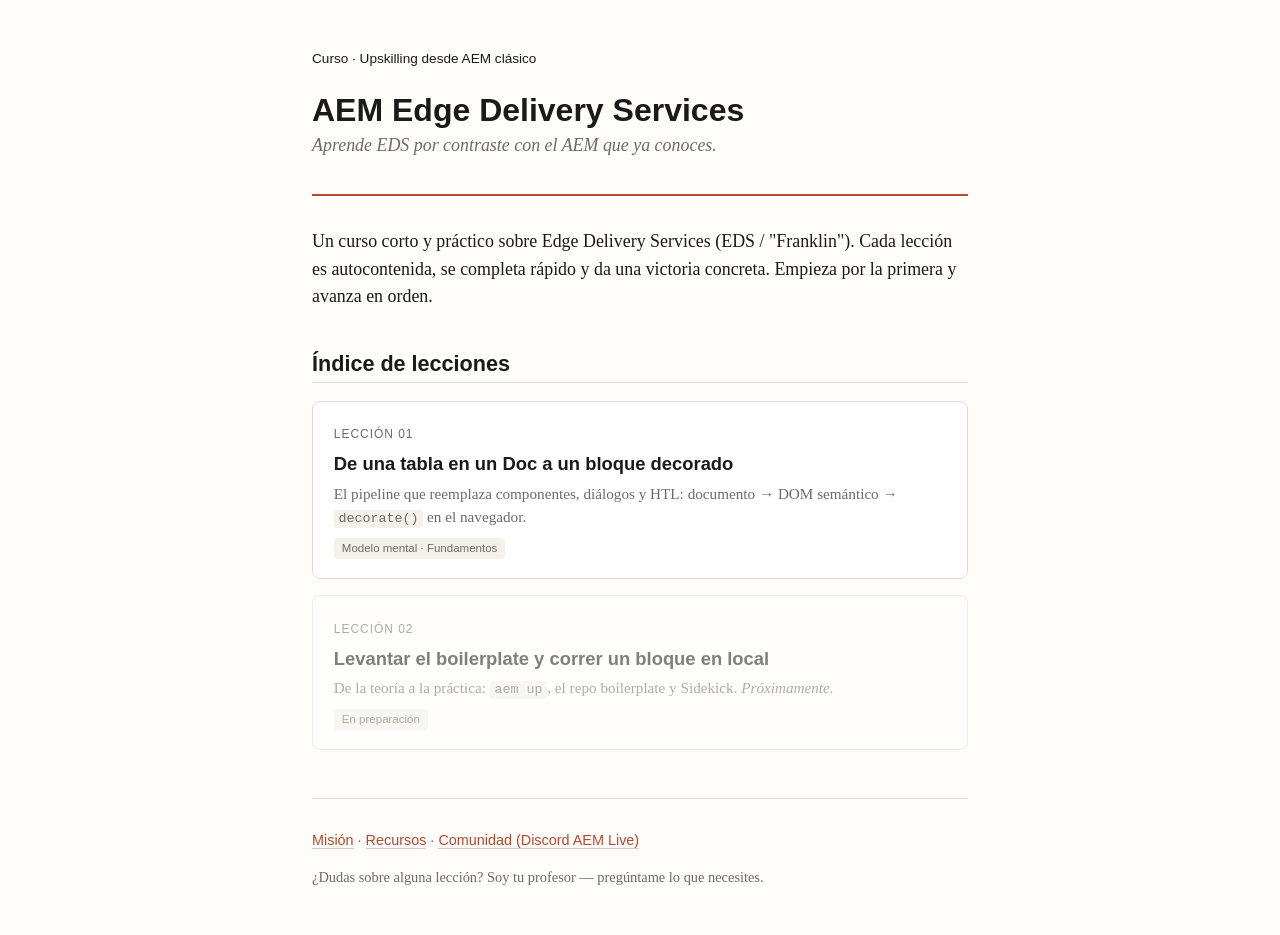
==== index.html @ 96f914d2 "first commit" ====
<!DOCTYPE html>
<html lang="es">
<head>
  <meta charset="utf-8">
  <meta name="viewport" content="width=device-width, initial-scale=1">
  <title>Aprender AEM Edge Delivery Services</title>
  <link rel="stylesheet" href="assets/lesson.css">
  <style>
    /* ponytail: page-local layout, not worth a shared component for one landing page */
    .hero-head { border-bottom: 2px solid var(--accent); padding-bottom: 1rem; margin-bottom: 2rem; }
    .lessons { list-style: none; padding: 0; }
    .lessons li { margin: 0; }
    .card {
      display: block; border: 1px solid var(--rule); border-radius: 8px;
      padding: 1.1rem 1.3rem; margin: 1rem 0; background: #fff;
      border-bottom: 1px solid var(--rule); transition: box-shadow .15s, transform .15s;
    }
    .card:hover { box-shadow: 0 4px 14px rgba(0,0,0,.08); transform: translateY(-2px); }
    .card .num { font-family: sans-serif; font-size: .75rem; letter-spacing: .08em;
      text-transform: uppercase; color: var(--muted); }
    .card .title { font-family: sans-serif; font-weight: 600; font-size: 1.15rem;
      color: var(--ink); margin: .2rem 0; }
    .card .desc { color: var(--muted); font-size: .95rem; margin: 0; }
    .card .tag { display: inline-block; font-family: sans-serif; font-size: .72rem;
      background: var(--code-bg); color: var(--muted); padding: .1rem .5rem;
      border-radius: 4px; margin-top: .5rem; }
    .soon { opacity: .55; }
    .soon:hover { box-shadow: none; transform: none; cursor: default; }
    .links { font-family: sans-serif; font-size: .9rem; }
  </style>
</head>
<body>
  <div class="hero-head">
    <p class="nav">Curso · Upskilling desde AEM clásico</p>
    <h1>AEM Edge Delivery Services</h1>
    <p class="subtitle">Aprende EDS por contraste con el AEM que ya conoces.</p>
  </div>

  <p>Un curso corto y práctico sobre Edge Delivery Services (EDS / "Franklin").
  Cada lección es autocontenida, se completa rápido y da una victoria concreta.
  Empieza por la primera y avanza en orden.</p>

  <h2>Índice de lecciones</h2>
  <ul class="lessons">
    <li>
      <a class="card" href="lessons/0001-doc-to-block.html">
        <span class="num">Lección 01</span>
        <div class="title">De una tabla en un Doc a un bloque decorado</div>
        <p class="desc">El pipeline que reemplaza componentes, diálogos y HTL:
          documento → DOM semántico → <code>decorate()</code> en el navegador.</p>
        <span class="tag">Modelo mental · Fundamentos</span>
      </a>
    </li>
    <li>
      <div class="card soon">
        <span class="num">Lección 02</span>
        <div class="title">Levantar el boilerplate y correr un bloque en local</div>
        <p class="desc">De la teoría a la práctica: <code>aem up</code>, el repo
          boilerplate y Sidekick. <em>Próximamente.</em></p>
        <span class="tag">En preparación</span>
      </div>
    </li>
  </ul>

  <footer>
    <p class="links">
      <a href="MISSION.md">Misión</a> ·
      <a href="RESOURCES.md">Recursos</a> ·
      <a href="https://discord.gg/aem-live">Comunidad (Discord AEM Live)</a>
    </p>
    <p>¿Dudas sobre alguna lección? Soy tu profesor — pregúntame lo que necesites.</p>
  </footer>
</body>
</html>
---- assets/lesson.css ----
/* Shared lesson stylesheet — Tufte-inspired. Linked by every lesson. */
:root {
  --ink: #1a1a1a;
  --muted: #6b6b6b;
  --rule: #ddd;
  --accent: #b5482e;
  --bg: #fffdf9;
  --code-bg: #f4f1ea;
  --old: #7a5c00;   /* "classic AEM" contrast callouts */
  --new: #2e6b45;   /* "EDS" contrast callouts */
  --maxw: 44rem;
}
* { box-sizing: border-box; }
body {
  font-family: Georgia, "Iowan Old Style", "Palatino Linotype", serif;
  color: var(--ink);
  background: var(--bg);
  line-height: 1.55;
  max-width: var(--maxw);
  margin: 3rem auto;
  padding: 0 1.5rem;
  font-size: 1.12rem;
}
h1, h2, h3 { font-family: -apple-system, "Segoe UI", Helvetica, sans-serif; line-height: 1.2; }
h1 { font-size: 2rem; margin-bottom: .2rem; }
.subtitle { color: var(--muted); font-style: italic; margin-top: 0; }
h2 { font-size: 1.35rem; margin-top: 2.5rem; border-bottom: 1px solid var(--rule); padding-bottom: .3rem; }
h3 { font-size: 1.1rem; margin-top: 1.8rem; }
a { color: var(--accent); text-decoration: none; border-bottom: 1px solid rgba(181,72,46,.3); }
a:hover { border-bottom-color: var(--accent); }
code, pre { font-family: "SF Mono", "Fira Code", Consolas, monospace; font-size: .88em; }
code { background: var(--code-bg); padding: .1em .35em; border-radius: 3px; }
pre { background: var(--code-bg); padding: 1rem 1.2rem; border-radius: 6px; overflow-x: auto; line-height: 1.45; }
pre code { background: none; padding: 0; }
blockquote { border-left: 3px solid var(--accent); margin: 1.5rem 0; padding: .3rem 1.2rem; color: var(--muted); font-style: italic; }

/* Classic-AEM → EDS contrast table */
.contrast { display: grid; grid-template-columns: 1fr 1fr; gap: 0; border: 1px solid var(--rule); border-radius: 6px; overflow: hidden; margin: 1.5rem 0; }
.contrast > div { padding: .8rem 1rem; font-size: .95rem; }
.contrast .head { font-family: sans-serif; font-weight: 600; font-size: .8rem; text-transform: uppercase; letter-spacing: .04em; }
.contrast .old { background: #fdf8ec; border-right: 1px solid var(--rule); }
.contrast .new { background: #eef7f0; }
.contrast .old.head { color: var(--old); }
.contrast .new.head { color: var(--new); }

/* Callout boxes */
.note { background: #eef7f0; border-left: 3px solid var(--new); padding: .8rem 1.1rem; border-radius: 0 6px 6px 0; margin: 1.5rem 0; font-size: .98rem; }
.aha { background: #fdf8ec; border-left: 3px solid var(--old); padding: .8rem 1.1rem; border-radius: 0 6px 6px 0; margin: 1.5rem 0; font-size: .98rem; }

/* Quiz widget (see assets/quiz.js) */
.quiz { border: 1px solid var(--rule); border-radius: 8px; padding: 1.2rem 1.4rem; margin: 1.8rem 0; background: #fff; }
.quiz .q { font-weight: 600; font-family: sans-serif; margin-bottom: .8rem; }
.quiz button.opt { display: block; width: 100%; text-align: left; margin: .4rem 0; padding: .6rem .9rem; border: 1px solid var(--rule); border-radius: 6px; background: #fff; font: inherit; font-size: .95rem; cursor: pointer; transition: background .15s; }
.quiz button.opt:hover { background: var(--code-bg); }
.quiz button.opt.correct { background: #d9f0e0; border-color: var(--new); }
.quiz button.opt.wrong { background: #f7dcd4; border-color: var(--accent); }
.quiz .feedback { margin-top: .8rem; font-size: .95rem; min-height: 1.2em; }

footer { margin-top: 3rem; border-top: 1px solid var(--rule); padding-top: 1rem; color: var(--muted); font-size: .9rem; }
.nav { font-family: sans-serif; font-size: .85rem; }
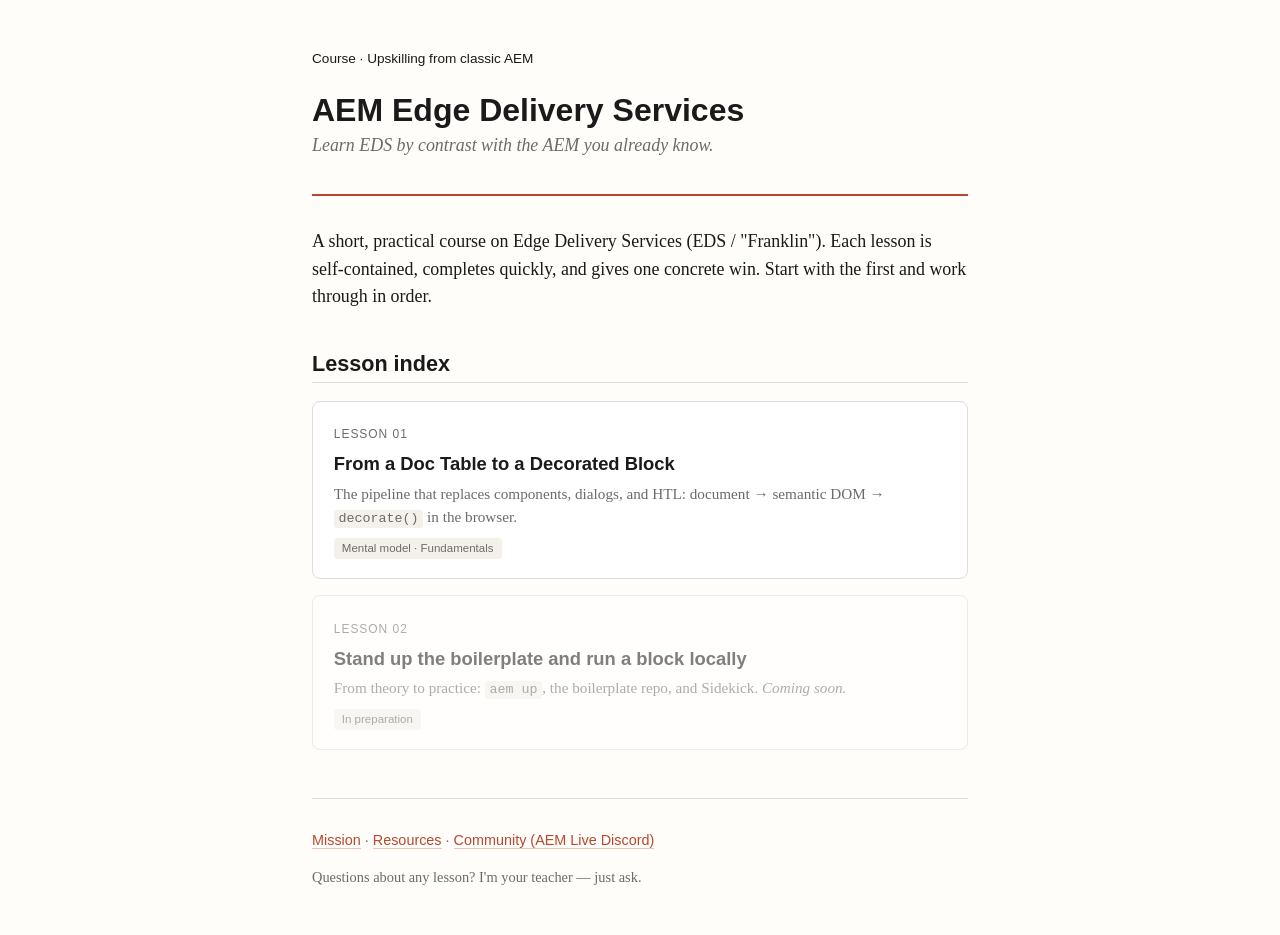
==== commit dce80a11: "english index" ====
--- a/index.html
+++ b/index.html
@@ -1,9 +1,9 @@
 <!DOCTYPE html>
-<html lang="es">
+<html lang="en">
 <head>
   <meta charset="utf-8">
   <meta name="viewport" content="width=device-width, initial-scale=1">
-  <title>Aprender AEM Edge Delivery Services</title>
+  <title>Learn AEM Edge Delivery Services</title>
   <link rel="stylesheet" href="assets/lesson.css">
   <style>
     /* ponytail: page-local layout, not worth a shared component for one landing page */
@@ -31,44 +31,44 @@
 </head>
 <body>
   <div class="hero-head">
-    <p class="nav">Curso · Upskilling desde AEM clásico</p>
+    <p class="nav">Course · Upskilling from classic AEM</p>
     <h1>AEM Edge Delivery Services</h1>
-    <p class="subtitle">Aprende EDS por contraste con el AEM que ya conoces.</p>
+    <p class="subtitle">Learn EDS by contrast with the AEM you already know.</p>
   </div>
 
-  <p>Un curso corto y práctico sobre Edge Delivery Services (EDS / "Franklin").
-  Cada lección es autocontenida, se completa rápido y da una victoria concreta.
-  Empieza por la primera y avanza en orden.</p>
+  <p>A short, practical course on Edge Delivery Services (EDS / "Franklin").
+  Each lesson is self-contained, completes quickly, and gives one concrete win.
+  Start with the first and work through in order.</p>
 
-  <h2>Índice de lecciones</h2>
+  <h2>Lesson index</h2>
   <ul class="lessons">
     <li>
       <a class="card" href="lessons/0001-doc-to-block.html">
-        <span class="num">Lección 01</span>
-        <div class="title">De una tabla en un Doc a un bloque decorado</div>
-        <p class="desc">El pipeline que reemplaza componentes, diálogos y HTL:
-          documento → DOM semántico → <code>decorate()</code> en el navegador.</p>
-        <span class="tag">Modelo mental · Fundamentos</span>
+        <span class="num">Lesson 01</span>
+        <div class="title">From a Doc Table to a Decorated Block</div>
+        <p class="desc">The pipeline that replaces components, dialogs, and HTL:
+          document → semantic DOM → <code>decorate()</code> in the browser.</p>
+        <span class="tag">Mental model · Fundamentals</span>
       </a>
     </li>
     <li>
       <div class="card soon">
-        <span class="num">Lección 02</span>
-        <div class="title">Levantar el boilerplate y correr un bloque en local</div>
-        <p class="desc">De la teoría a la práctica: <code>aem up</code>, el repo
-          boilerplate y Sidekick. <em>Próximamente.</em></p>
-        <span class="tag">En preparación</span>
+        <span class="num">Lesson 02</span>
+        <div class="title">Stand up the boilerplate and run a block locally</div>
+        <p class="desc">From theory to practice: <code>aem up</code>, the boilerplate
+          repo, and Sidekick. <em>Coming soon.</em></p>
+        <span class="tag">In preparation</span>
       </div>
     </li>
   </ul>
 
   <footer>
     <p class="links">
-      <a href="MISSION.md">Misión</a> ·
-      <a href="RESOURCES.md">Recursos</a> ·
-      <a href="https://discord.gg/aem-live">Comunidad (Discord AEM Live)</a>
+      <a href="MISSION.md">Mission</a> ·
+      <a href="RESOURCES.md">Resources</a> ·
+      <a href="https://discord.gg/aem-live">Community (AEM Live Discord)</a>
     </p>
-    <p>¿Dudas sobre alguna lección? Soy tu profesor — pregúntame lo que necesites.</p>
+    <p>Questions about any lesson? I'm your teacher — just ask.</p>
   </footer>
 </body>
 </html>
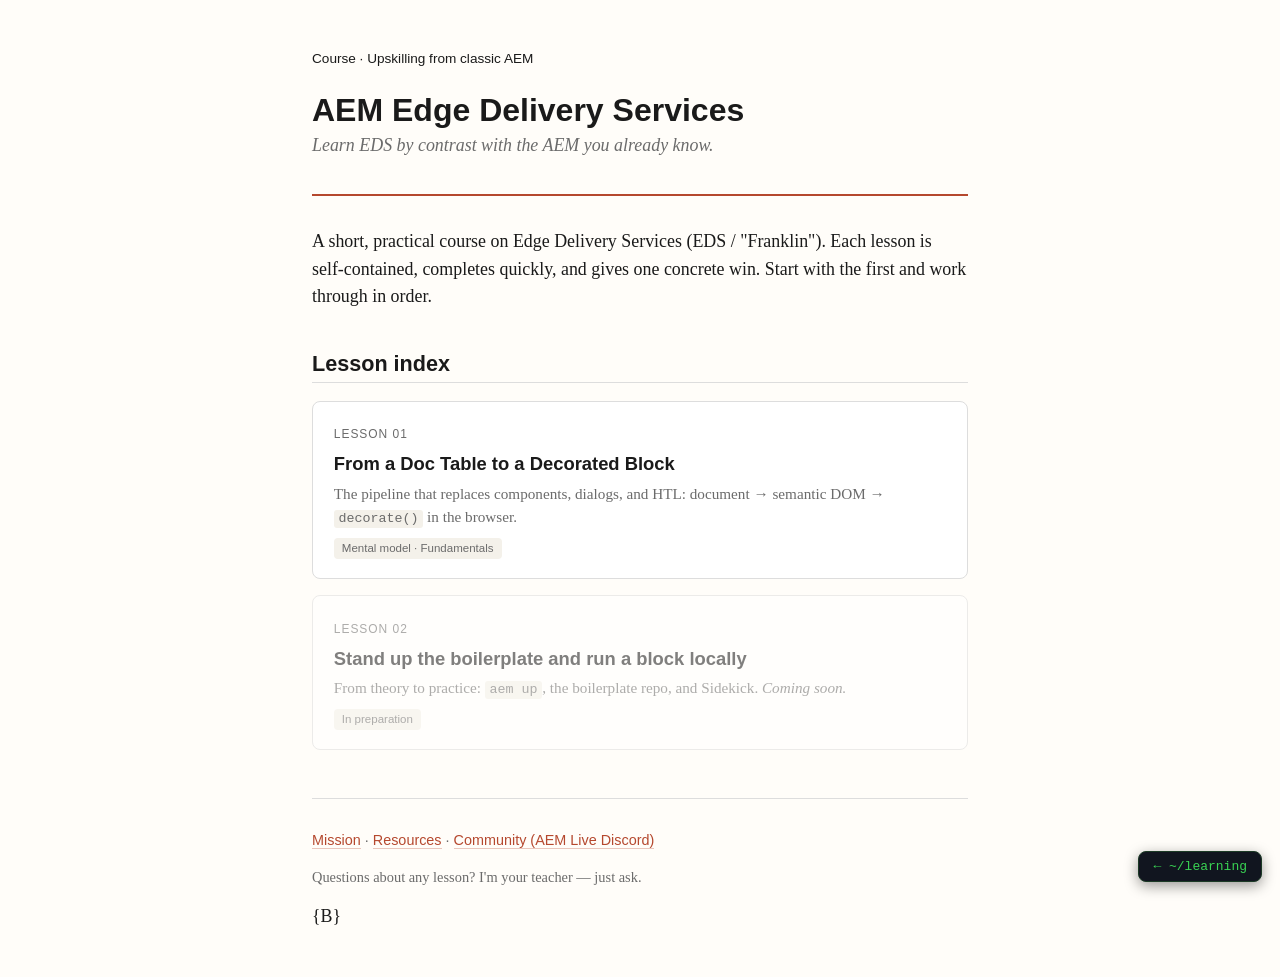
==== commit 174e2520: "hub return" ====
--- a/index.html
+++ b/index.html
@@ -70,5 +70,7 @@
     </p>
     <p>Questions about any lesson? I'm your teacher — just ask.</p>
   </footer>
+{B}
+<a href="https://rafaelmaldonado.github.io/learning/" title="Volver al hub de aprendizaje" style="position:fixed;bottom:18px;right:18px;z-index:9999;background:#11151f;color:#39d353;border:1px solid #1c3a26;border-radius:8px;padding:8px 14px;font:13px/1 ui-monospace,Consolas,monospace;text-decoration:none;box-shadow:0 4px 14px rgba(0,0,0,.4)">&larr; ~/learning</a>
 </body>
 </html>
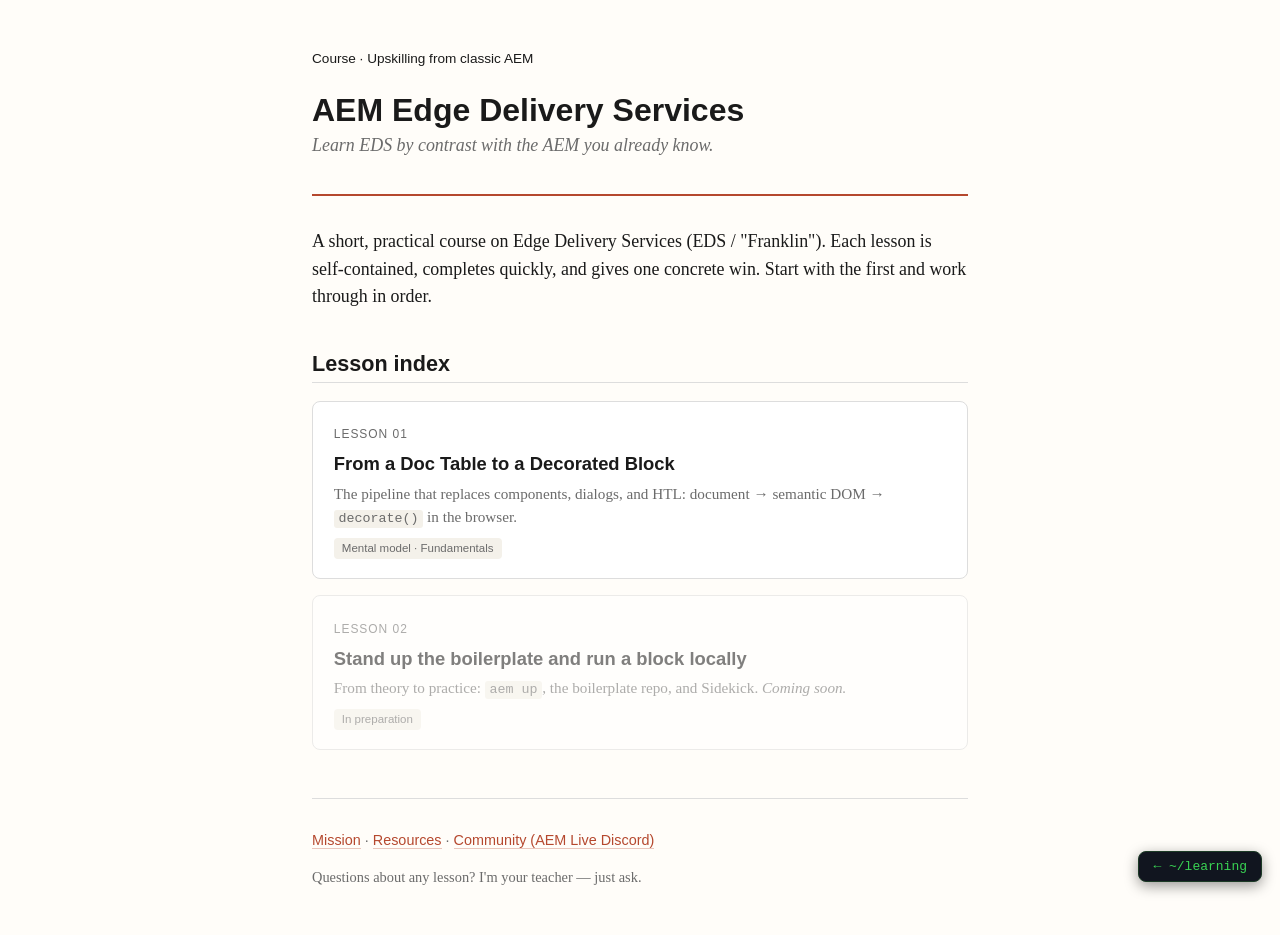
==== commit deab8028: "remove characters" ====
--- a/index.html
+++ b/index.html
@@ -70,7 +70,6 @@
     </p>
     <p>Questions about any lesson? I'm your teacher — just ask.</p>
   </footer>
-{B}
 <a href="https://rafaelmaldonado.github.io/learning/" title="Volver al hub de aprendizaje" style="position:fixed;bottom:18px;right:18px;z-index:9999;background:#11151f;color:#39d353;border:1px solid #1c3a26;border-radius:8px;padding:8px 14px;font:13px/1 ui-monospace,Consolas,monospace;text-decoration:none;box-shadow:0 4px 14px rgba(0,0,0,.4)">&larr; ~/learning</a>
 </body>
 </html>
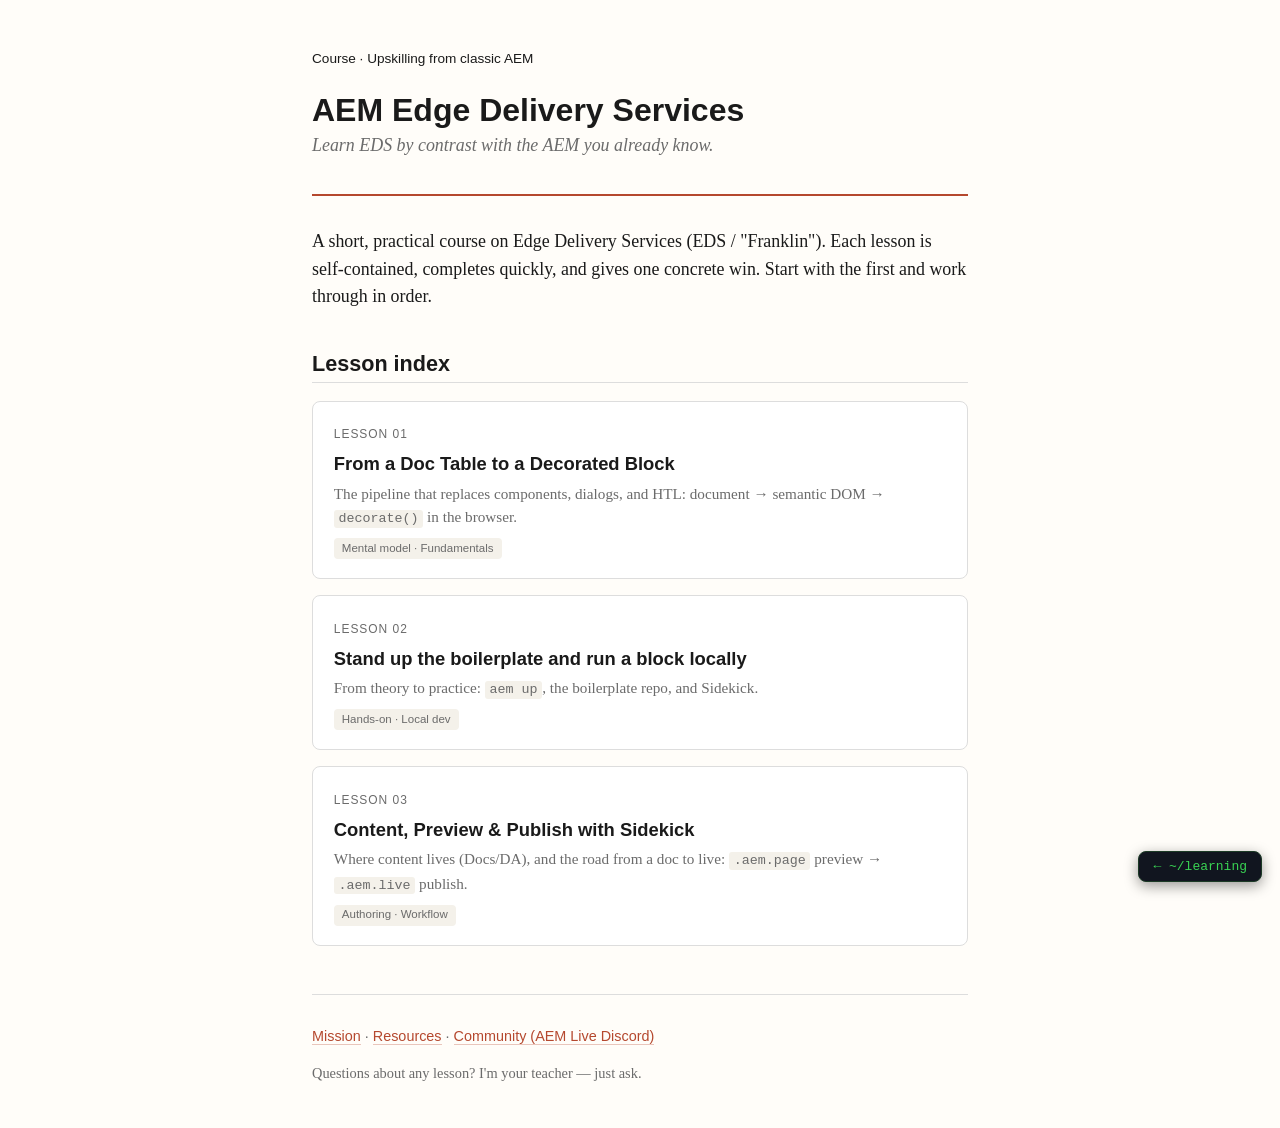
==== commit 842d1bb1: "lesson 0003" ====
--- a/index.html
+++ b/index.html
@@ -52,13 +52,22 @@
       </a>
     </li>
     <li>
-      <div class="card soon">
+      <a class="card" href="lessons/0002-aem-up-boilerplate.html">
         <span class="num">Lesson 02</span>
         <div class="title">Stand up the boilerplate and run a block locally</div>
         <p class="desc">From theory to practice: <code>aem up</code>, the boilerplate
-          repo, and Sidekick. <em>Coming soon.</em></p>
-        <span class="tag">In preparation</span>
-      </div>
+          repo, and Sidekick.</p>
+        <span class="tag">Hands-on · Local dev</span>
+      </a>
+    </li>
+    <li>
+      <a class="card" href="lessons/0003-preview-publish-sidekick.html">
+        <span class="num">Lesson 03</span>
+        <div class="title">Content, Preview &amp; Publish with Sidekick</div>
+        <p class="desc">Where content lives (Docs/DA), and the road from a doc to live:
+          <code>.aem.page</code> preview → <code>.aem.live</code> publish.</p>
+        <span class="tag">Authoring · Workflow</span>
+      </a>
     </li>
   </ul>
 
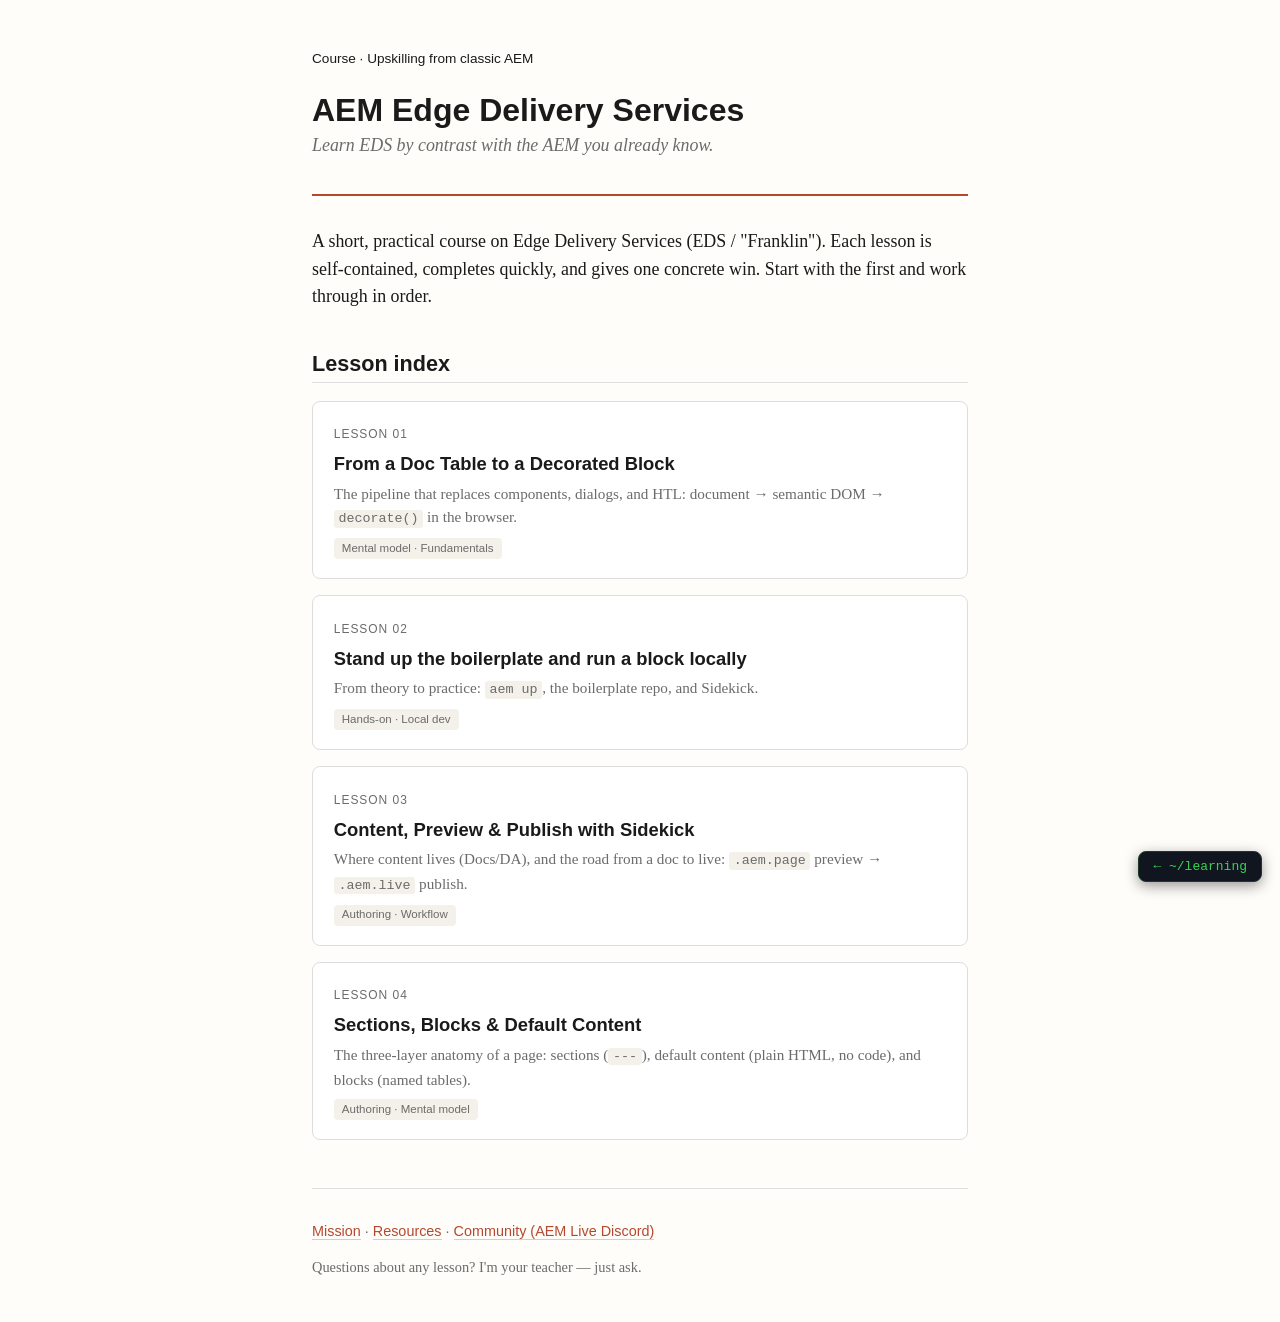
==== commit f5b45d61: "lesson 4" ====
--- a/index.html
+++ b/index.html
@@ -69,6 +69,15 @@
         <span class="tag">Authoring · Workflow</span>
       </a>
     </li>
+    <li>
+      <a class="card" href="lessons/0004-sections-blocks-default-content.html">
+        <span class="num">Lesson 04</span>
+        <div class="title">Sections, Blocks &amp; Default Content</div>
+        <p class="desc">The three-layer anatomy of a page: sections (<code>---</code>),
+          default content (plain HTML, no code), and blocks (named tables).</p>
+        <span class="tag">Authoring · Mental model</span>
+      </a>
+    </li>
   </ul>
 
   <footer>
